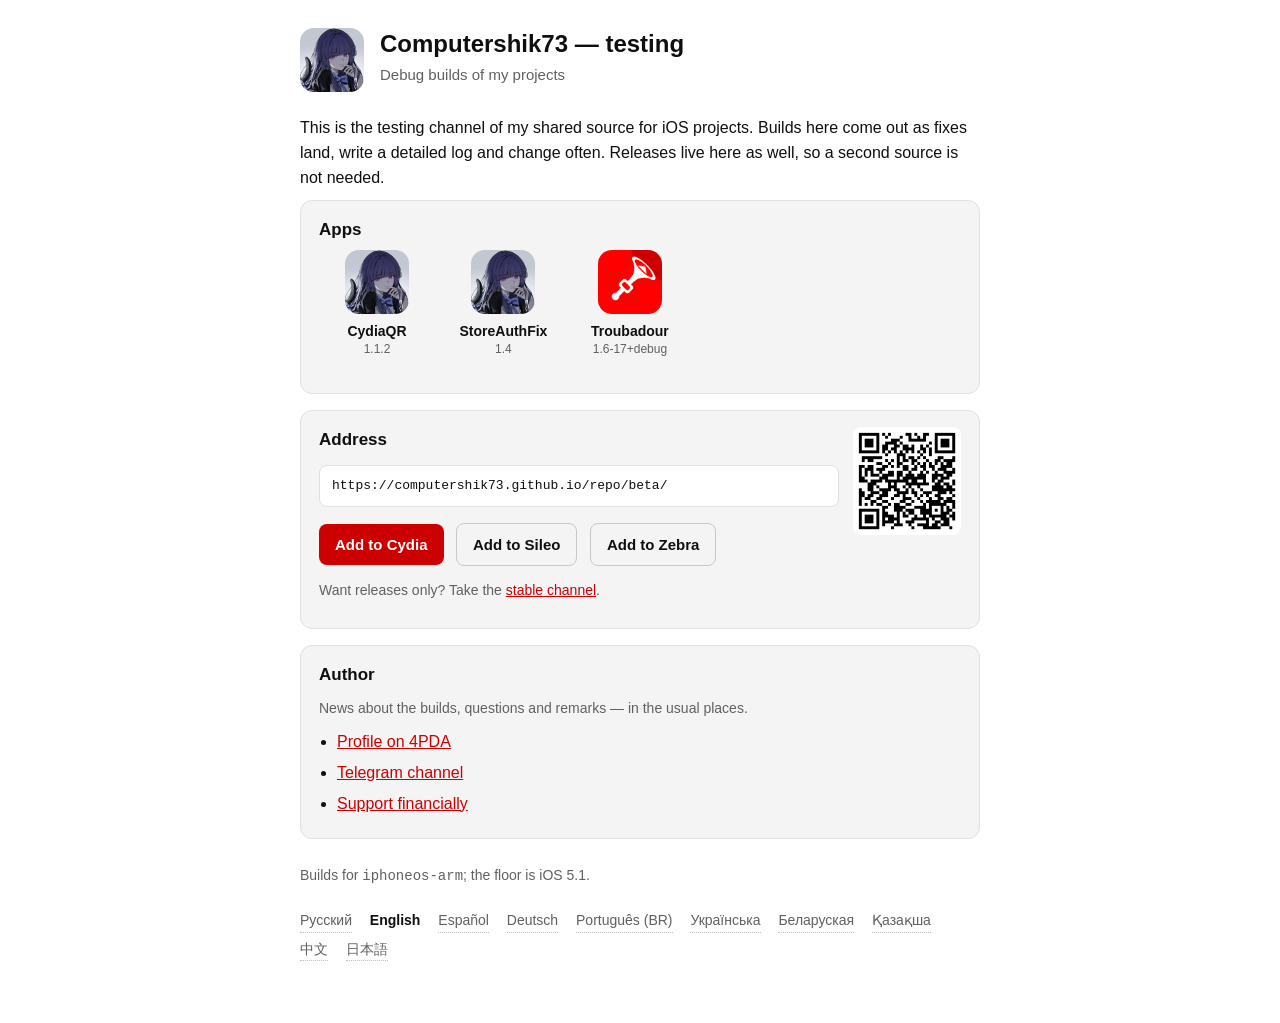
==== beta/index.html @ 9e0ee1d9 "Troubadour 1.6-17+debug: решатель без веб-вида на iOS 5/6, память после него Co-Authored-By: Claude " ====
<!DOCTYPE html>
<html lang="ru">
<head>
<meta charset="utf-8">
<meta name="viewport" content="width=device-width, initial-scale=1">
<title>Испытания — источник Computershik73</title>
<!--
    Вёрстка та же, что и у главной страницы, и по той же причине:
    её открывают с устройства на iOS 5. Ни переменных CSS, ни флексов,
    ни `gap` — только то, что Safari того времени понимает.
-->
<link rel="stylesheet" href="../style.css">
</head>
<body data-i18n-title="title_beta">
<div class="wrap">

<div class="head">
    <img src="CydiaIcon.png" alt="">
    <div class="who">
        <h1 data-i18n="h1_beta">Computershik73 — испытания</h1>
        <div class="sub" data-i18n="sub_beta">Отладочные сборки моих проектов</div>
    </div>
</div>

<p data-i18n="intro_beta">Это канал испытаний общего источника моих проектов для iOS. Сборки
здесь выходят по мере правок, пишут подробный журнал и меняются часто.
Выпуски лежат тут же, так что второй источник добавлять незачем.</p>

<div class="card">
    <h2 data-i18n="apps_h">Приложения</h2>
<!-- apps:start -->
<div class="grid">
    <a class="app" href="apps/ru.computershik.cydiaqr/">
        <img src="CydiaIcon.png" alt="">
        <span class="name">CydiaQR</span>
        <span class="ver">1.1.2</span>
    </a>
    <a class="app" href="apps/ru.computershik.storeauthfix/">
        <img src="CydiaIcon.png" alt="">
        <span class="name">StoreAuthFix</span>
        <span class="ver">1.4</span>
    </a>
    <a class="app" href="apps/ru.computershik.troubadour/">
        <img src="icons/ru.computershik.troubadour.png" alt="">
        <span class="name">Troubadour</span>
        <span class="ver">1.6-17+debug</span>
    </a>
</div>
<!-- apps:end -->
</div>


<div class="card">
    <img class="qr" src="qr.png" alt="">
    <h2 data-i18n="addr_h">Адрес</h2>

    <code class="url">https://computershik73.github.io/repo/beta/</code>

    <p>
        <a class="btn" data-i18n="btn_cydia" href="cydia://url/https://cydia.saurik.com/api/share#?source=https://computershik73.github.io/repo/beta/">Добавить в Cydia</a>
        <a class="btn plain" data-i18n="btn_sileo" href="sileo://source/https://computershik73.github.io/repo/beta/">Добавить в Sileo</a>
        <a class="btn plain" data-i18n="btn_zebra" href="zbra://sources/add/https://computershik73.github.io/repo/beta/">Добавить в Zebra</a>
    </p>

    <p class="note" data-i18n="beta_back">Нужны только выпуски — возьмите
    <a href="../">стабильный канал</a>.</p>
</div>

<div class="card">
    <h2 data-i18n="author_h">Автор</h2>
    <p class="note" data-i18n="author_note">Новости о сборках, вопросы и замечания — там же,
    где и всегда.</p>

    <ul class="links">
        <li><a href="https://4pda.to/forum/index.php?showuser=4458524" data-i18n="link_4pda">Страница на 4PDA</a></li>
        <li><a href="https://t.me/cmplog" data-i18n="link_tg">Telegram-канал</a></li>
        <li><a href="https://pay.cloudtips.ru/p/83821e32" data-i18n="link_donate">Поддержать финансово</a></li>
    </ul>
</div>

<footer data-i18n="footer">
    Сборки для <code>iphoneos-arm</code>, нижняя граница — iOS 5.1.
</footer>

<div class="langs">
    <a href="?lang=ru" data-lang="ru" class="lang">Русский</a>
    <a href="?lang=en" data-lang="en" class="lang">English</a>
    <a href="?lang=es" data-lang="es" class="lang">Español</a>
    <a href="?lang=de" data-lang="de" class="lang">Deutsch</a>
    <a href="?lang=pt-br" data-lang="pt-br" class="lang">Português (BR)</a>
    <a href="?lang=uk" data-lang="uk" class="lang">Українська</a>
    <a href="?lang=be" data-lang="be" class="lang">Беларуская</a>
    <a href="?lang=kk" data-lang="kk" class="lang">Қазақша</a>
    <a href="?lang=zh" data-lang="zh" class="lang">中文</a>
    <a href="?lang=ja" data-lang="ja" class="lang">日本語</a>
</div>

</div>

<script src="../i18n.js"></script>
</body>
</html>
---- style.css ----
/*
 * Общий вид всех страниц источника.
 *
 * Вёрстка нарочно старая: страницу открывают с того же устройства,
 * на которое ставят пакет, а это iOS 5 и её Safari. Ни переменных CSS,
 * ни флексов, ни `gap` — цвета числами, отступы в точках, обтекание
 * и `inline-block`. Сетка значков тоже на `inline-block`, а не на сетке
 * или флексе: так она переносится сама и там, где о них не слышали.
 *
 * Тёмная тема — отдельным блоком в конце: старый браузер условия
 * не понимает и просто пропускает его, оставаясь на светлой.
 */

* { -webkit-box-sizing: border-box; box-sizing: border-box; }

body {
    margin: 0;
    padding: 28px 16px 56px;
    background: #ffffff;
    color: #0f0f0f;
    font-family: "Helvetica Neue", Helvetica, Arial, sans-serif;
    font-size: 16px;
    line-height: 1.55;
    -webkit-text-size-adjust: 100%;
}

.wrap { max-width: 680px; margin: 0 auto; }

.head { margin-bottom: 24px; }

.head:after { content: ""; display: block; clear: both; }

.head img {
    float: left;
    width: 64px;
    height: 64px;
    margin-right: 16px;
    -webkit-border-radius: 14px;
    border-radius: 14px;
}

.head .who { overflow: hidden; }

h1 { font-size: 24px; line-height: 1.2; margin: 2px 0 4px; }

h2 { font-size: 17px; margin: 0 0 6px; }

.sub { color: #606060; font-size: 15px; }

p { margin: 10px 0; }

.card:after { content: ""; display: block; clear: both; }

.card {
    background: #f4f4f4;
    border: 1px solid #e0e0e0;
    -webkit-border-radius: 12px;
    border-radius: 12px;
    padding: 16px 18px;
    margin-bottom: 16px;
}

.url {
    display: block;
    overflow: hidden;
    margin: 12px 0;
    padding: 10px 12px;
    background: #ffffff;
    border: 1px solid #e0e0e0;
    -webkit-border-radius: 8px;
    border-radius: 8px;
    font-family: Menlo, Courier, monospace;
    font-size: 13px;
    word-wrap: break-word;
}

a { color: #cc0000; }

a.btn {
    display: inline-block;
    margin: 4px 8px 4px 0;
    padding: 9px 16px;
    -webkit-border-radius: 8px;
    border-radius: 8px;
    background: #cc0000;
    color: #ffffff;
    text-decoration: none;
    font-size: 15px;
    font-weight: bold;
}

a.btn.plain {
    background: transparent;
    color: #0f0f0f;
    border: 1px solid #c8c8c8;
}

.note { color: #606060; font-size: 14px; }

ul.links { margin: 10px 0 0; padding: 0 0 0 18px; }

ul.links li { margin: 6px 0; }

footer { color: #606060; font-size: 14px; margin-top: 26px; }

code { font-family: Menlo, Courier, monospace; font-size: 14px; }

/* Значок с адресом канала — рядом со ссылкой, справа. */

.qr {
    float: right;
    width: 108px;
    height: 108px;
    margin: 0 0 10px 14px;
    background: #ffffff;
    -webkit-border-radius: 8px;
    border-radius: 8px;
}

/*
 * На узком экране значок мельче: у iPhone 4 ширина 320 точек, и
 * стосемивосьмиточечный квадрат съедал у адреса больше половины строки.
 * Условие по ширине старый Safari понимает — в отличие от условия
 * про тёмную тему.
 */
@media (max-width: 420px) {
    .qr { width: 84px; height: 84px; margin-left: 10px; }
}

/* Сетка приложений: значок, название, номер выпуска. */

.grid { margin: 2px 0 0; }

.grid:after { content: ""; display: block; clear: both; }

.grid a.app {
    display: inline-block;
    width: 116px;
    margin: 0 6px 18px 0;
    vertical-align: top;
    text-align: center;
    text-decoration: none;
    color: #0f0f0f;
}

.grid a.app img {
    display: block;
    width: 64px;
    height: 64px;
    margin: 0 auto 8px;
    -webkit-border-radius: 14px;
    border-radius: 14px;
}

.grid .name { display: block; font-size: 14px; font-weight: bold; line-height: 1.3; }

.grid .ver { display: block; font-size: 12px; color: #606060; }

/* Страница одного приложения. */

.app-head { margin-bottom: 18px; }

.app-head:after { content: ""; display: block; clear: both; }

.app-head img {
    float: left;
    width: 72px;
    height: 72px;
    margin-right: 16px;
    -webkit-border-radius: 16px;
    border-radius: 16px;
}

.app-head .who { overflow: hidden; }

table.facts { width: 100%; border-collapse: collapse; font-size: 14px; }

table.facts th {
    width: 40%;
    padding: 6px 12px 6px 0;
    text-align: left;
    font-weight: normal;
    color: #606060;
    vertical-align: top;
}

table.facts td { padding: 6px 0; vertical-align: top; word-wrap: break-word; }

ul.olds { margin: 8px 0 0; padding: 0 0 0 18px; font-size: 14px; }

ul.olds li { margin: 5px 0; }

/* Переключатель языка внизу страницы. */

.langs { margin-top: 22px; font-size: 14px; }

.langs a {
    display: inline-block;
    margin: 0 14px 6px 0;
    color: #606060;
    text-decoration: none;
    border-bottom: 1px dotted #c0c0c0;
}

.langs a.here {
    color: #0f0f0f;
    font-weight: bold;
    border-bottom-color: transparent;
}

@media (prefers-color-scheme: dark) {
    body { background: #0f0f0f; color: #f1f1f1; }
    .sub, .note, footer { color: #aaaaaa; }
    .card { background: #1c1c1c; border-color: #303030; }
    .url { background: #0f0f0f; border-color: #303030; }
    a { color: #ff4444; }
    a.btn { background: #cc0000; color: #ffffff; }
    a.btn.plain { color: #f1f1f1; border-color: #3a3a3a; }
    .grid a.app { color: #f1f1f1; }
    .grid .ver { color: #aaaaaa; }
    table.facts th { color: #aaaaaa; }
    .langs a { color: #aaaaaa; border-bottom-color: #3a3a3a; }
    .langs a.here { color: #f1f1f1; border-bottom-color: transparent; }
}
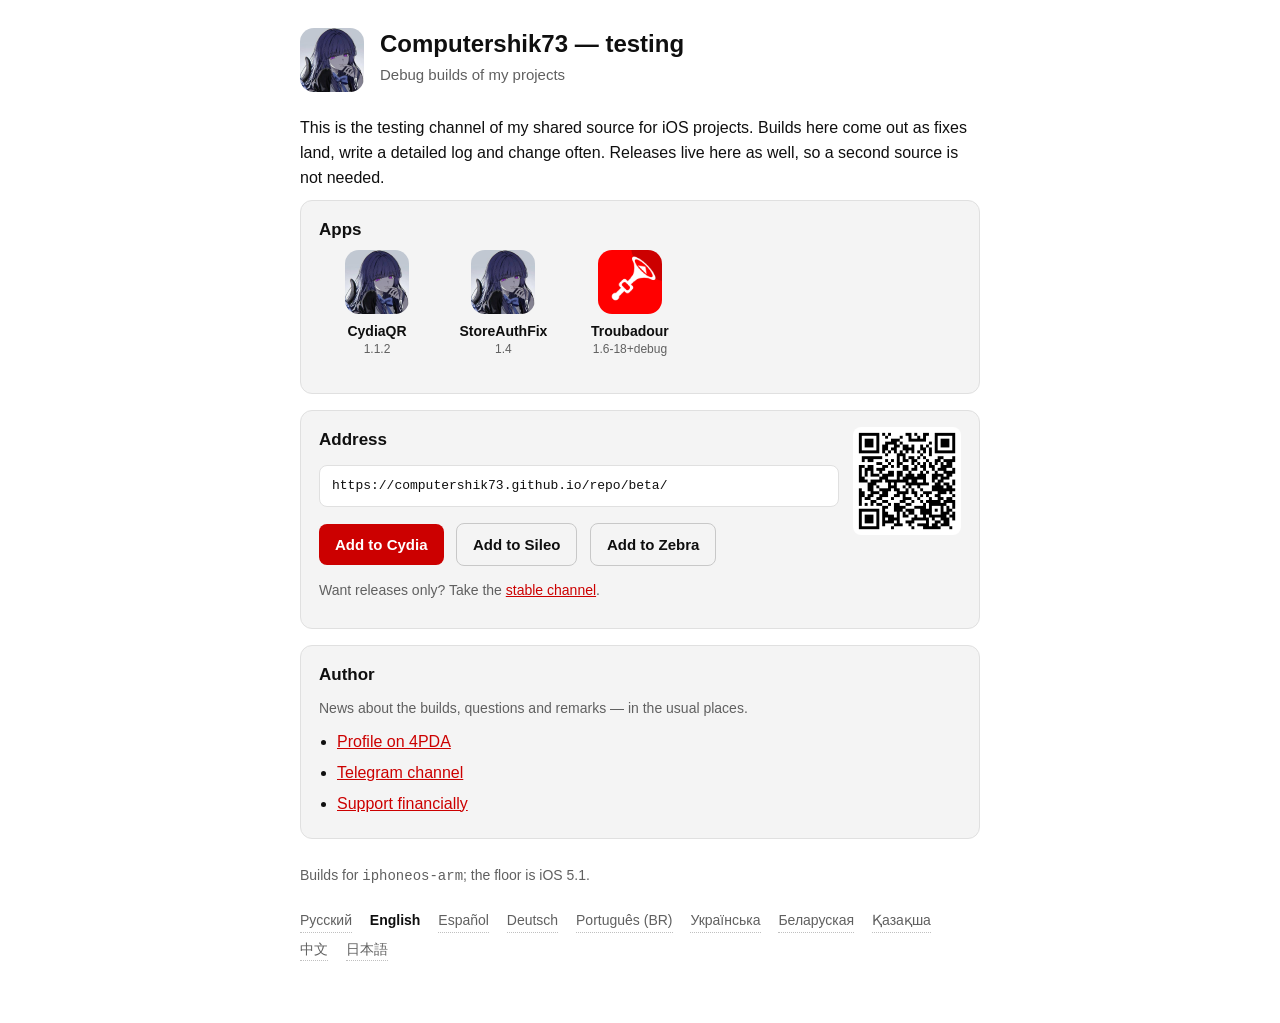
==== commit a820c2f7: "Troubadour 1.6-18+debug: падения и снятия системой в журнале Co-Authored-By: Claude Opus 5.5 <norepl" ====
--- a/beta/index.html
+++ b/beta/index.html
@@ -43,7 +43,7 @@
     <a class="app" href="apps/ru.computershik.troubadour/">
         <img src="icons/ru.computershik.troubadour.png" alt="">
         <span class="name">Troubadour</span>
-        <span class="ver">1.6-17+debug</span>
+        <span class="ver">1.6-18+debug</span>
     </a>
 </div>
 <!-- apps:end -->
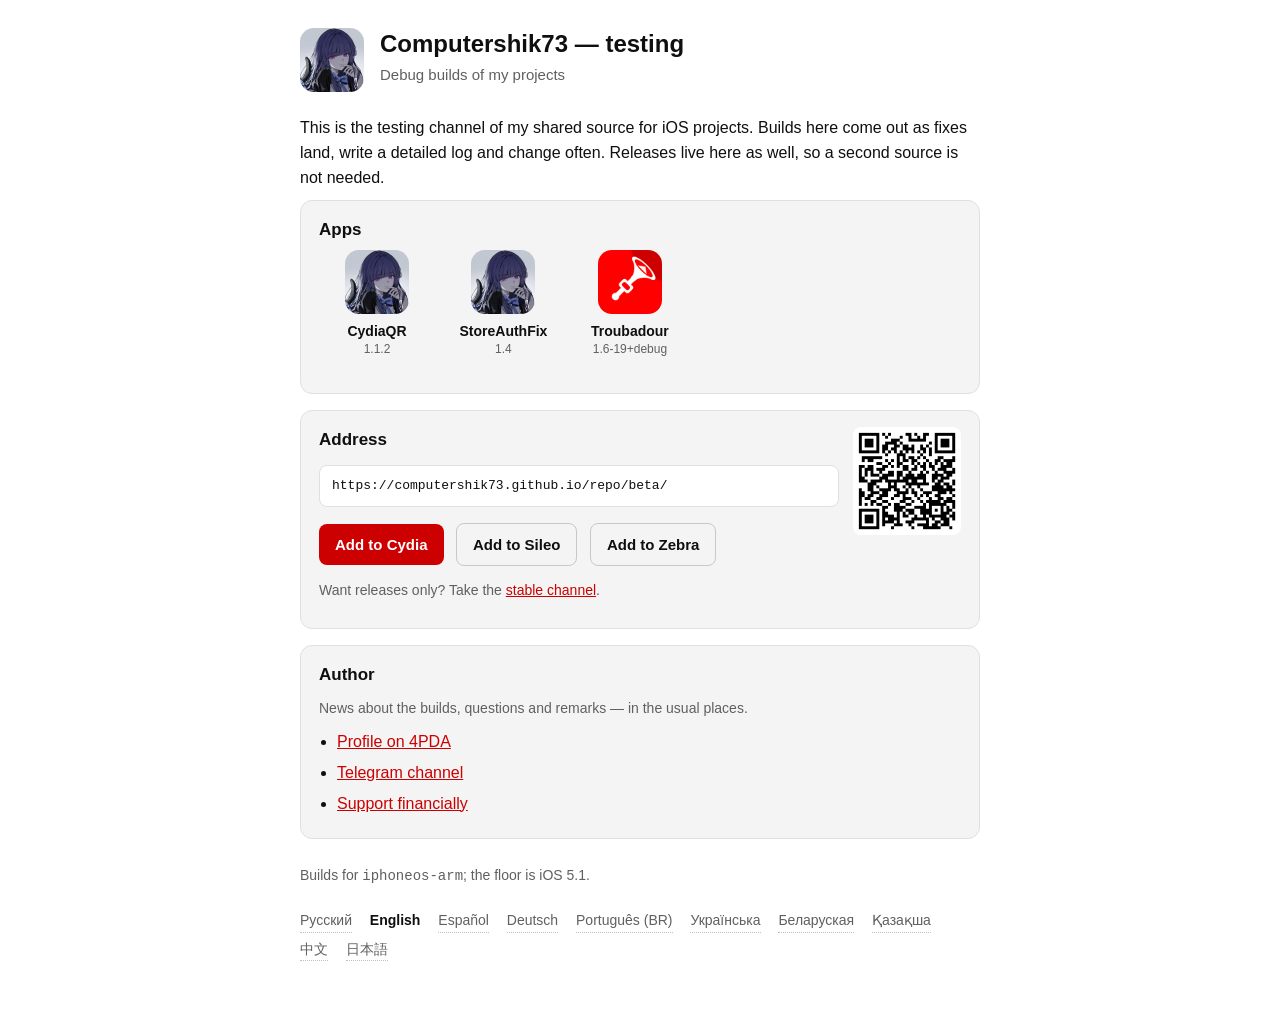
==== commit 8fa2b6b8: "Troubadour 1.6-19+debug: что лежит в папке отчётов системы Co-Authored-By: Claude Opus 5.5 <noreply@" ====
--- a/beta/index.html
+++ b/beta/index.html
@@ -43,7 +43,7 @@
     <a class="app" href="apps/ru.computershik.troubadour/">
         <img src="icons/ru.computershik.troubadour.png" alt="">
         <span class="name">Troubadour</span>
-        <span class="ver">1.6-18+debug</span>
+        <span class="ver">1.6-19+debug</span>
     </a>
 </div>
 <!-- apps:end -->
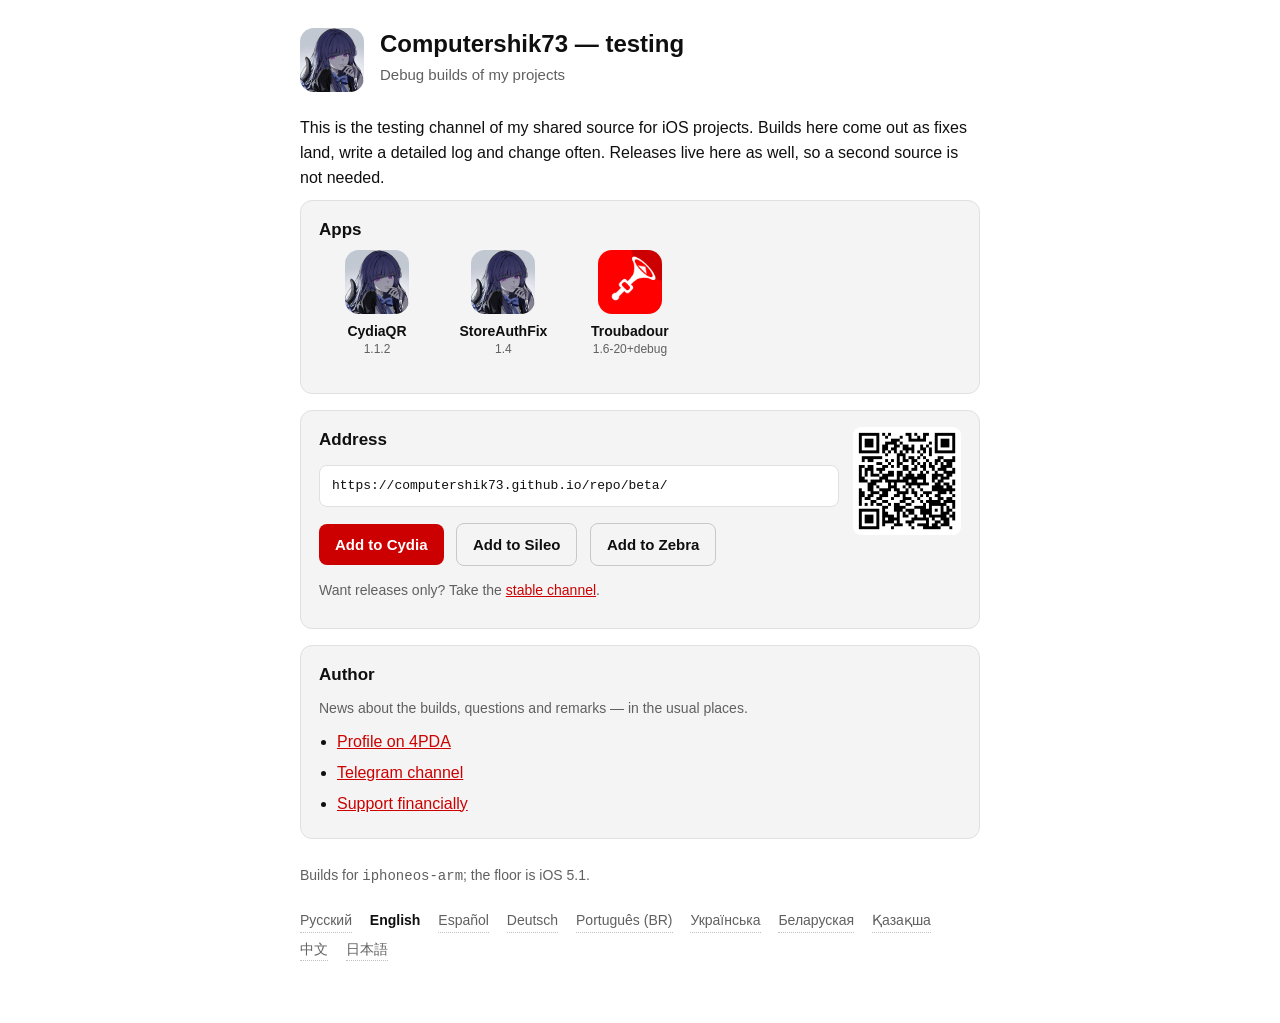
==== commit af92e539: "Troubadour 1.6-20+debug: полный экран без превью спрятанной колонки Co-Authored-By: Claude Opus 5.5 " ====
--- a/beta/index.html
+++ b/beta/index.html
@@ -43,7 +43,7 @@
     <a class="app" href="apps/ru.computershik.troubadour/">
         <img src="icons/ru.computershik.troubadour.png" alt="">
         <span class="name">Troubadour</span>
-        <span class="ver">1.6-19+debug</span>
+        <span class="ver">1.6-20+debug</span>
     </a>
 </div>
 <!-- apps:end -->
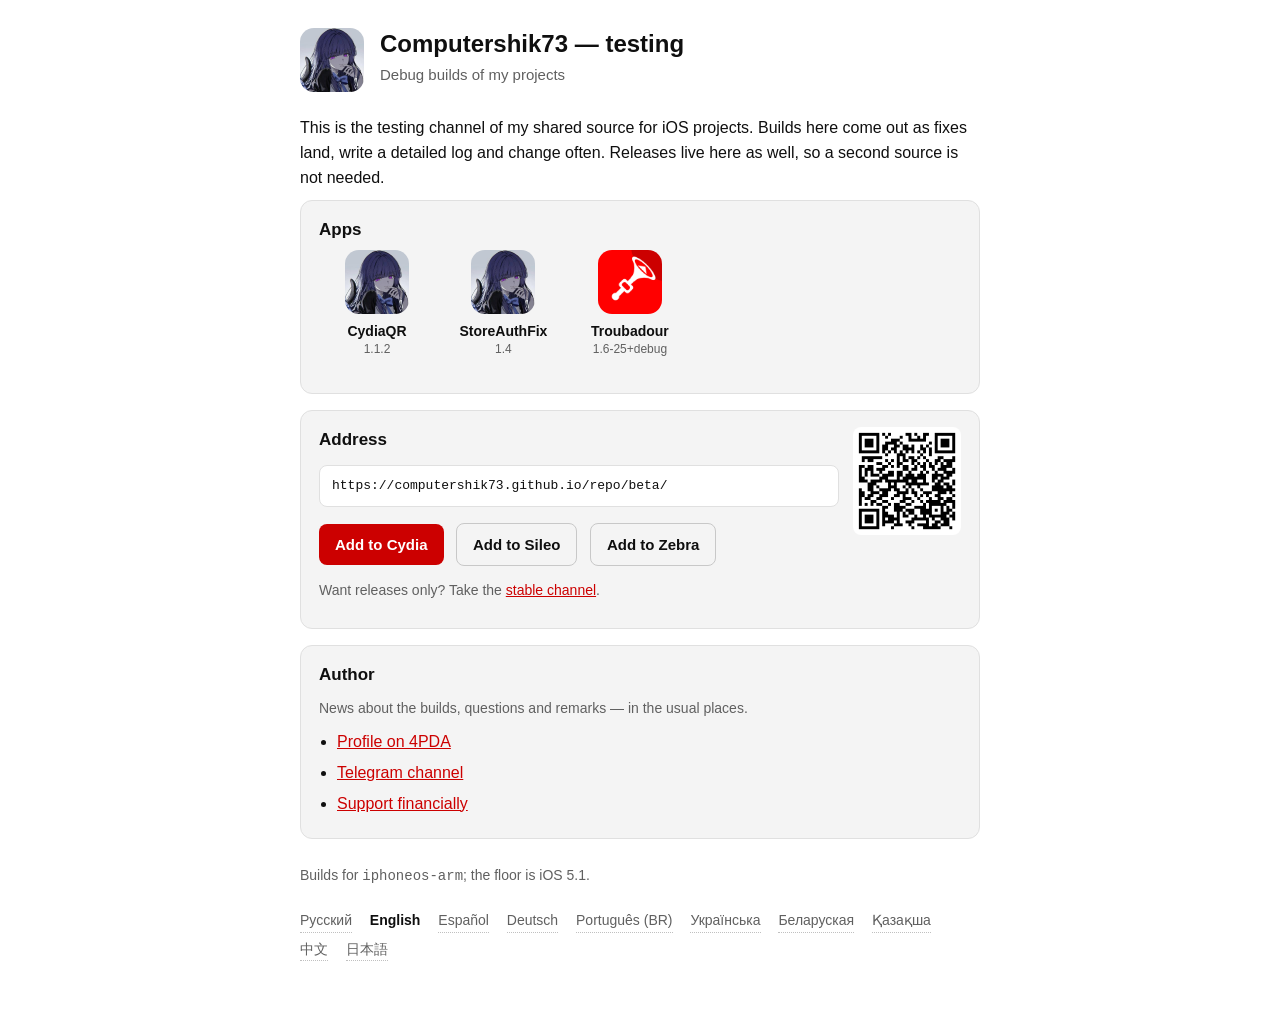
==== commit 92475e5b: "Troubadour 1.6-25+debug: ленивые картинки страницы ролика, заглушки без растра Co-Authored-By: Claud" ====
--- a/beta/index.html
+++ b/beta/index.html
@@ -43,7 +43,7 @@
     <a class="app" href="apps/ru.computershik.troubadour/">
         <img src="icons/ru.computershik.troubadour.png" alt="">
         <span class="name">Troubadour</span>
-        <span class="ver">1.6-20+debug</span>
+        <span class="ver">1.6-25+debug</span>
     </a>
 </div>
 <!-- apps:end -->
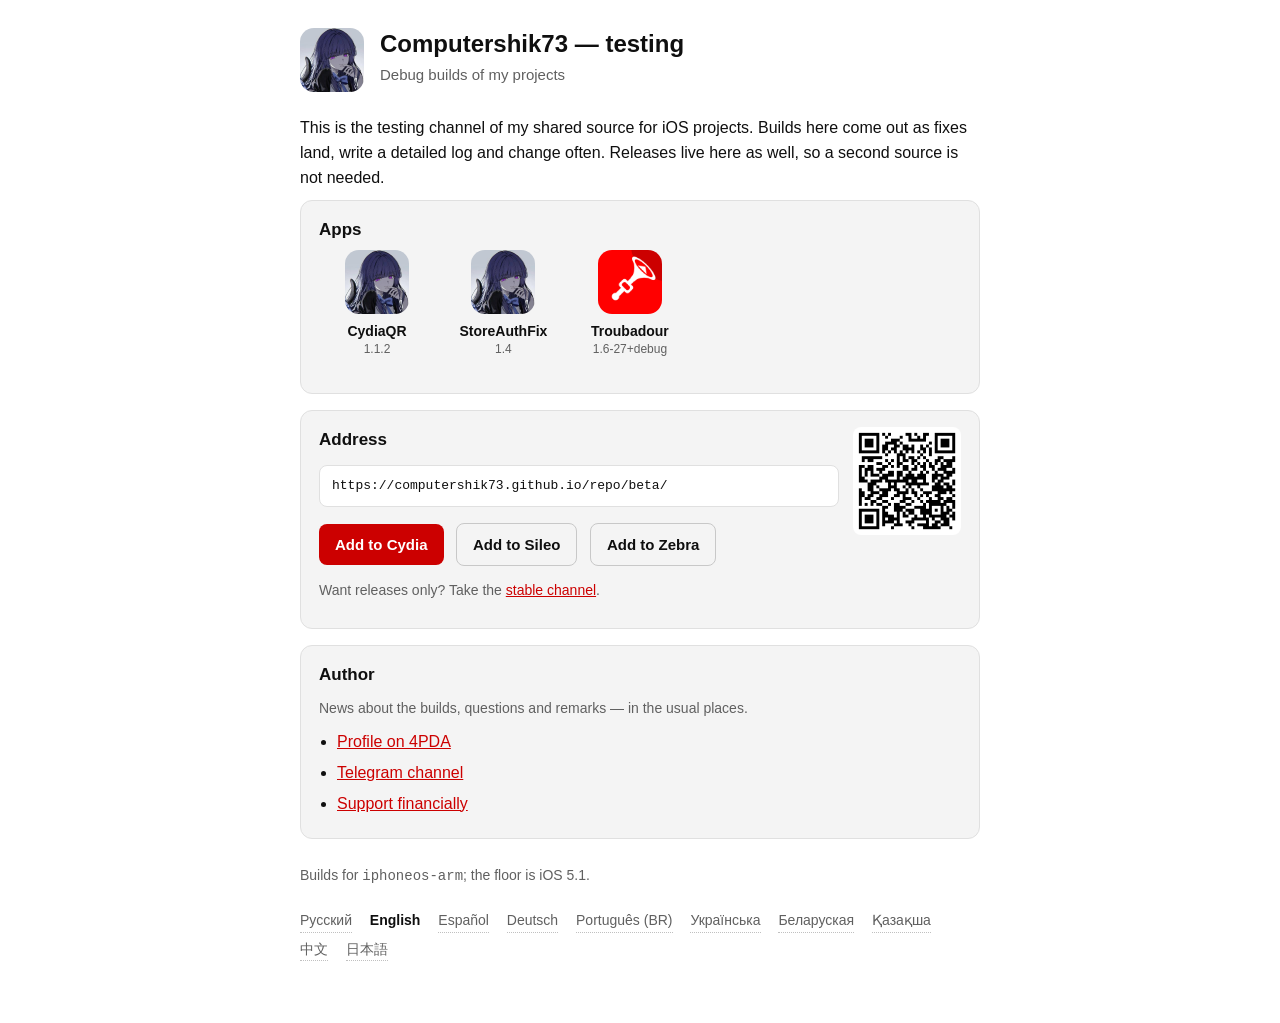
==== commit 328e6ac3: "Troubadour 1.6-27+debug: обновление не считается обрывом Co-Authored-By: Claude Opus 5.5 <noreply@an" ====
--- a/beta/index.html
+++ b/beta/index.html
@@ -43,7 +43,7 @@
     <a class="app" href="apps/ru.computershik.troubadour/">
         <img src="icons/ru.computershik.troubadour.png" alt="">
         <span class="name">Troubadour</span>
-        <span class="ver">1.6-25+debug</span>
+        <span class="ver">1.6-27+debug</span>
     </a>
 </div>
 <!-- apps:end -->
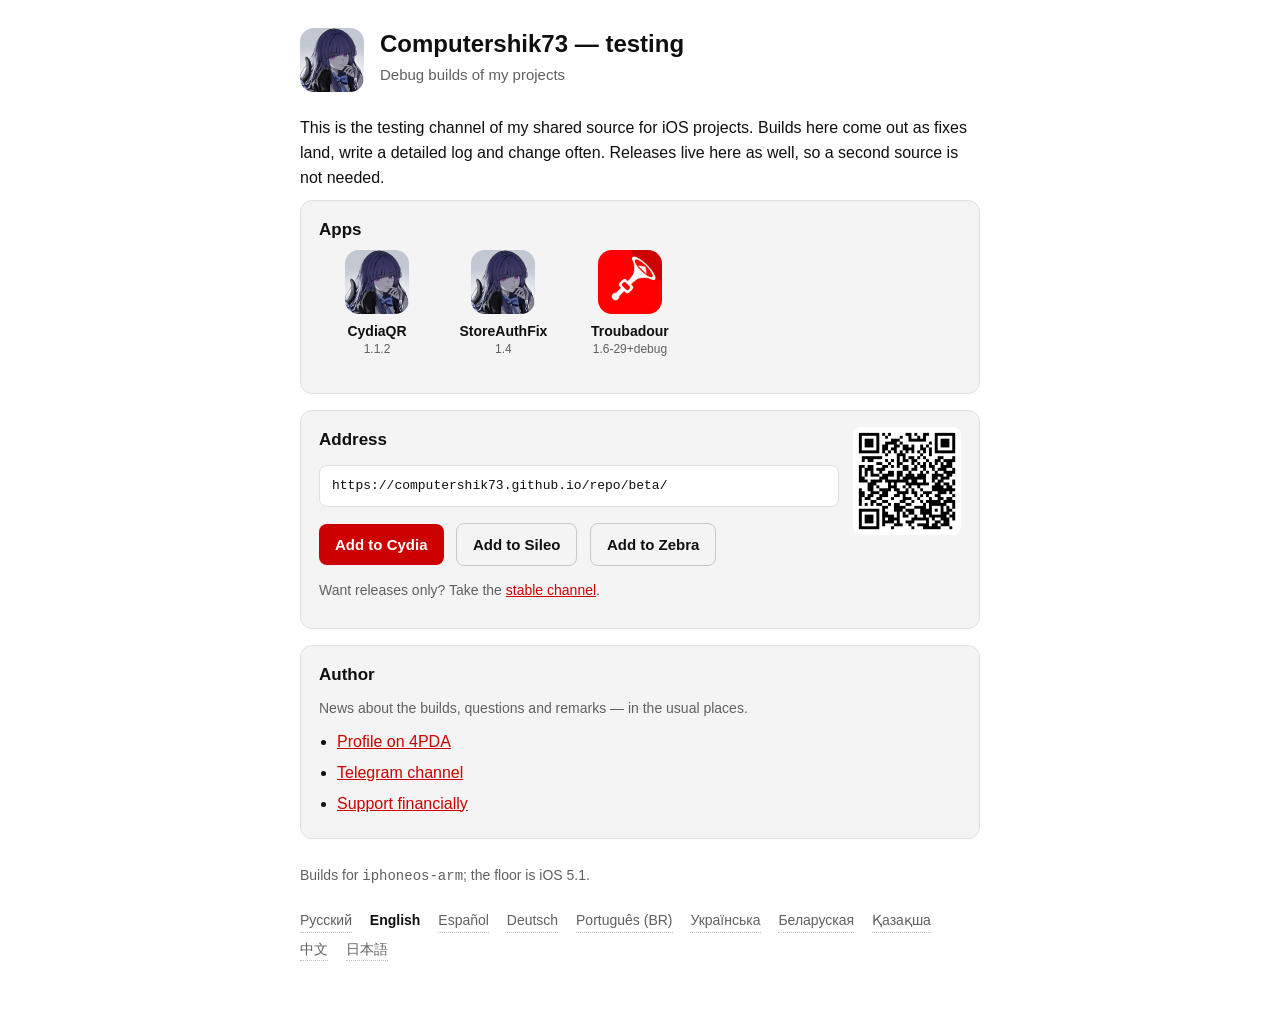
==== commit 4b9b2c04: "Troubadour 1.6-29+debug: решатель n в QuickJS, память возвращается вся Co-Authored-By: Claude Opus 5" ====
--- a/beta/index.html
+++ b/beta/index.html
@@ -43,7 +43,7 @@
     <a class="app" href="apps/ru.computershik.troubadour/">
         <img src="icons/ru.computershik.troubadour.png" alt="">
         <span class="name">Troubadour</span>
-        <span class="ver">1.6-27+debug</span>
+        <span class="ver">1.6-29+debug</span>
     </a>
 </div>
 <!-- apps:end -->
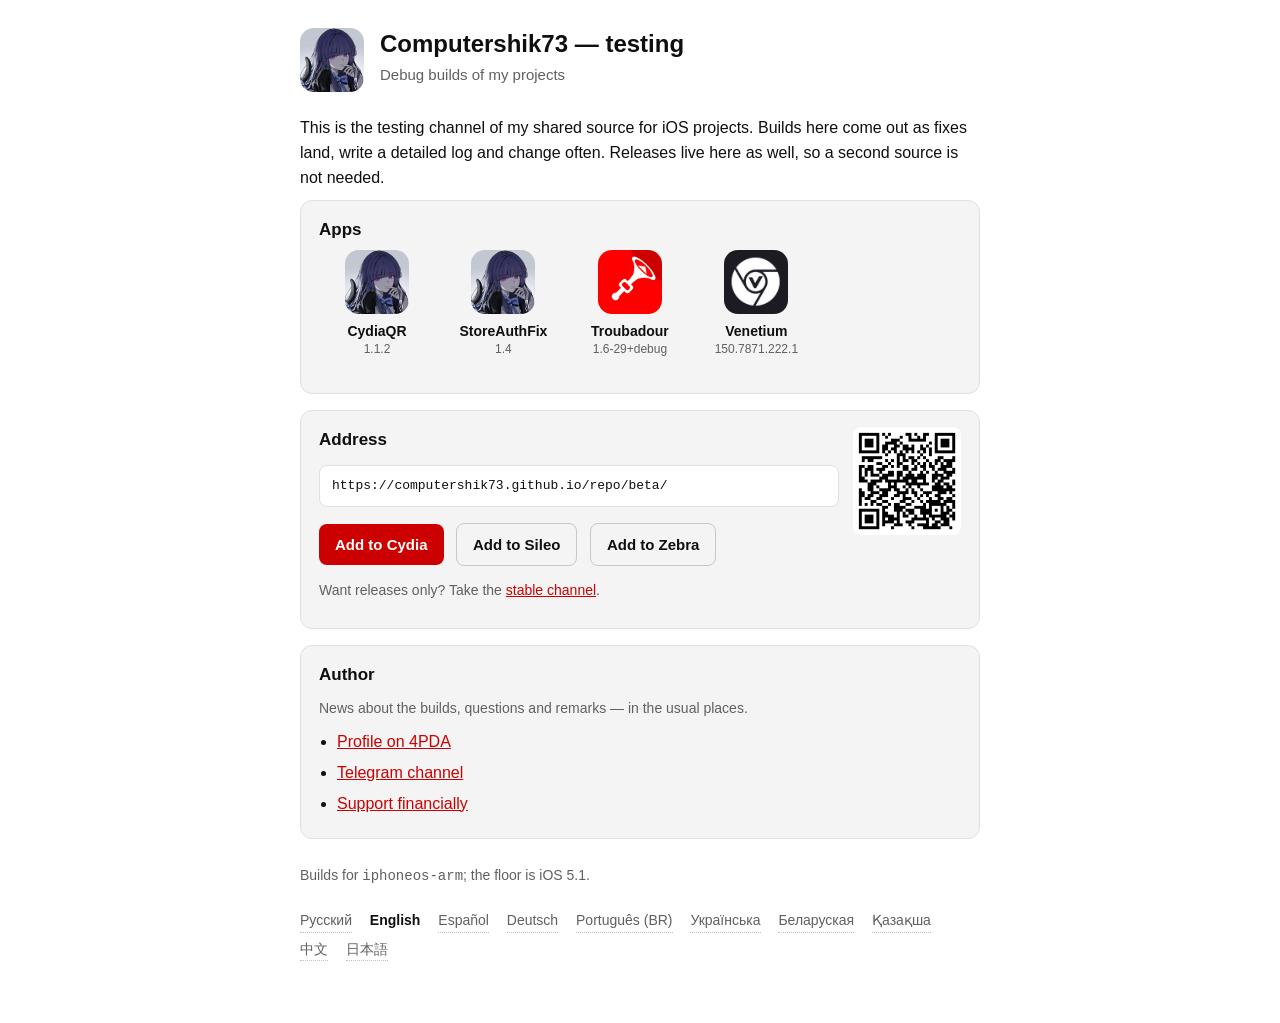
==== commit 3f78da99: "Venetium 150.7871.222.1: браузер на Chromium 150 для iOS 5–10 Первая сборка — в канале испытаний. Ис" ====
--- a/beta/index.html
+++ b/beta/index.html
@@ -44,6 +44,11 @@
         <img src="icons/ru.computershik.troubadour.png" alt="">
         <span class="name">Troubadour</span>
         <span class="ver">1.6-29+debug</span>
+    </a>
+    <a class="app" href="apps/ru.computershik.venetium/">
+        <img src="icons/ru.computershik.venetium.png" alt="">
+        <span class="name">Venetium</span>
+        <span class="ver">150.7871.222.1</span>
     </a>
 </div>
 <!-- apps:end -->
